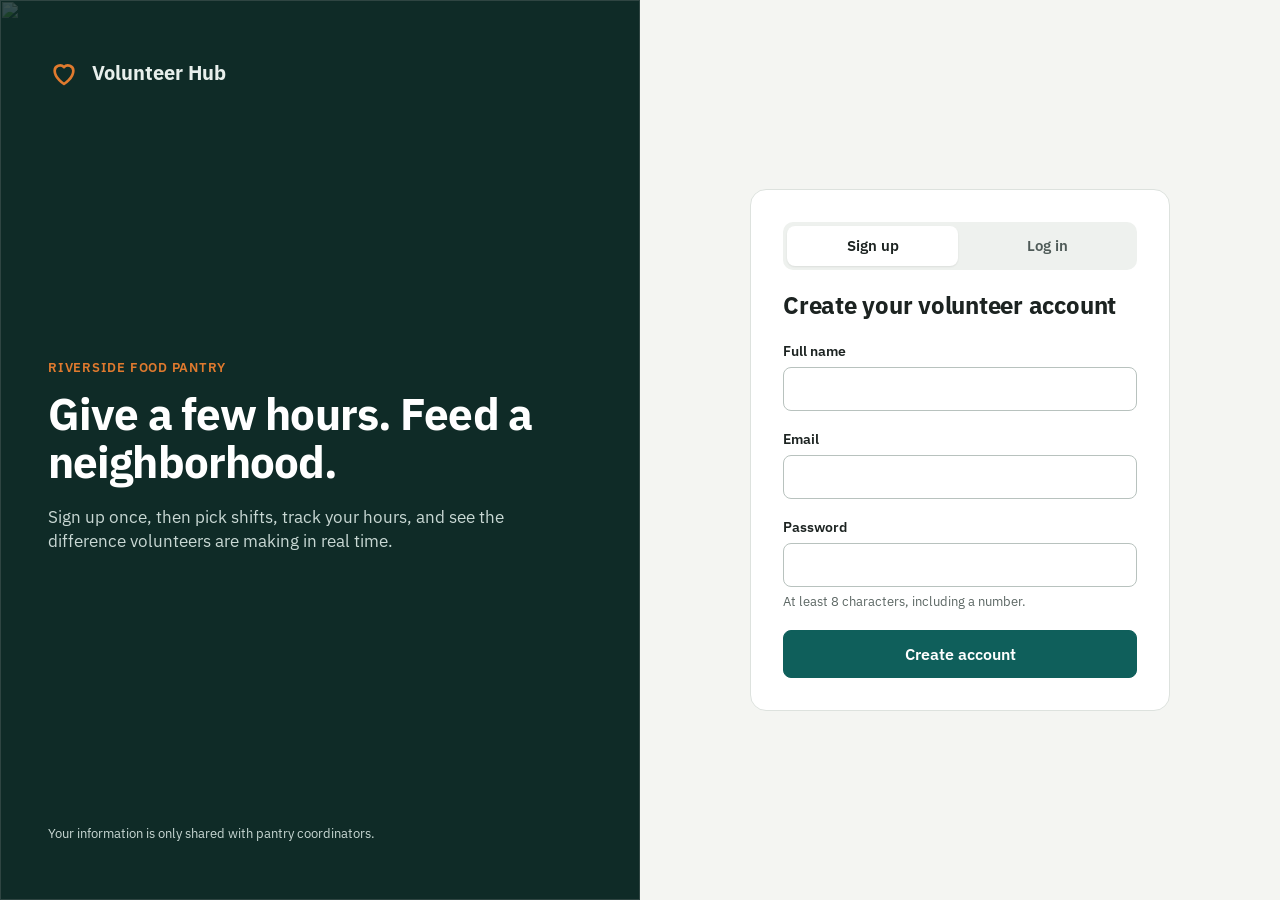
==== index.html @ dbaeeb51 "Add files via upload" ====
<!doctype html>
<html lang="en">
<head>
<meta charset="utf-8">
<meta name="viewport" content="width=device-width, initial-scale=1">
<title>Volunteer Hub · Riverside Food Pantry</title>
<meta name="description" content="Volunteer sign-up, event map, hour logging and reports for the Riverside Food Pantry.">
<link rel="preconnect" href="https://fonts.googleapis.com">
<link rel="preconnect" href="https://fonts.gstatic.com" crossorigin>
<link href="https://fonts.googleapis.com/css2?family=IBM+Plex+Sans:wght@400;500;600;700&family=IBM+Plex+Mono:wght@500;600&display=swap" rel="stylesheet">
<style>
:root {
  --ink: #1C2321;
  --muted: #4F5B58;
  --muted-2: #5B6663;
  --bg: #F4F5F2;
  --card: #FFFFFF;
  --line: #DDE2DE;
  --line-soft: #EEF1EE;
  --field: #B8C2BE;
  --brand: #0F5F5B;
  --brand-dark: #0A4441;
  --brand-tint: #E6F2EF;
  --night: #13302E;
  --night-2: #24413E;
  --night-line: #2A4A47;
  --night-text: #C9D8D4;
  --accent: #E07A2E;
  --accent-dark: #A3470F;
  --error: #B42318;
  --water: #C4DDE6;
  --mono: 'IBM Plex Mono', ui-monospace, monospace;
  --base: 15px;
}
* { box-sizing: border-box; }
html, body { margin: 0; }
body {
  font-family: 'IBM Plex Sans', system-ui, sans-serif;
  font-size: var(--base);
  color: var(--ink);
  background: var(--bg);
  line-height: 1.45;
}
button, input, select { font-family: inherit; font-size: inherit; }
button { cursor: pointer; }
a { color: var(--brand); }
:focus-visible { outline: 3px solid var(--accent); outline-offset: 2px; }
.sr-only { position: absolute; width: 1px; height: 1px; padding: 0; margin: -1px; overflow: hidden; clip: rect(0 0 0 0); white-space: nowrap; border: 0; }
[hidden] { display: none !important; }
h1, h2, h3 { margin: 0; letter-spacing: -0.01em; }
p { margin: 0; }
.mono { font-family: var(--mono); }

/* ---------- Buttons & fields ---------- */
.btn {
  min-height: 44px; padding: 0 18px; border-radius: 8px; font-weight: 600;
  border: 1px solid var(--brand); background: var(--brand); color: #fff;
}
.btn:hover { background: var(--brand-dark); }
.btn-secondary { background: #fff; color: var(--brand); border-color: var(--field); }
.btn-secondary:hover { background: var(--brand-tint); }
.btn-joined { background: var(--brand-tint); color: var(--brand-dark); }
.btn-joined:hover { background: #d5eae4; }
.field { display: flex; flex-direction: column; gap: 6px; }
.field label { font-weight: 600; font-size: 14px; }
.field input, .field select, .search {
  min-height: 44px; padding: 0 12px; border: 1px solid var(--field); border-radius: 8px; background: #fff; width: 100%;
}
.field input[aria-invalid="true"] { border: 2px solid var(--error); }
.hint { color: var(--muted-2); font-size: 13px; }
.error { color: var(--error); font-size: 13px; }
.pill {
  min-height: 40px; padding: 0 14px; border-radius: 999px; font-size: 14px; font-weight: 600;
  border: 1px solid var(--field); background: #fff; color: var(--ink);
}
.pill[aria-pressed="true"] { background: var(--brand); border-color: var(--brand); color: #fff; }
.badge { display: inline-block; font-size: 12px; font-weight: 600; padding: 4px 10px; border-radius: 999px; }
.badge-ok { background: var(--brand-tint); color: var(--brand-dark); }
.badge-warn { background: #FFF1E3; color: #8A3A0C; }
.card { background: var(--card); border: 1px solid var(--line); border-radius: 12px; }

/* ---------- Auth screen ---------- */
.auth { display: flex; flex-wrap: wrap; min-height: 100vh; }
.auth-hero {
  flex: 1 1 420px; position: relative; overflow: hidden; color: #E8EFEC; background: var(--night);
  padding: 56px 48px; display: flex; flex-direction: column; justify-content: space-between; gap: 40px;
}
.photo-bg { position: absolute; inset: 0; width: 100%; height: 100%; object-fit: cover; object-position: 50% 40%; }
.photo-tint { position: absolute; inset: 0; background: rgba(15, 42, 38, 0.82); }
.above { position: relative; }
.brand { display: flex; align-items: center; gap: 12px; font-weight: 700; font-size: 20px; }
.eyebrow { color: var(--accent); font-weight: 600; letter-spacing: 0.06em; text-transform: uppercase; font-size: 13px; margin-bottom: 12px; }
.auth-hero h1 { font-size: clamp(32px, 4vw, 44px); line-height: 1.1; color: #fff; letter-spacing: -0.02em; }
.auth-hero .lede { margin-top: 18px; color: var(--night-text); font-size: 17px; max-width: 460px; }
.auth-panel { flex: 1 1 420px; display: flex; align-items: center; justify-content: center; padding: 48px 24px; }
.auth-form {
  width: 100%; max-width: 420px; background: #fff; border: 1px solid var(--line); border-radius: 16px;
  padding: 32px; display: flex; flex-direction: column; gap: 18px;
}
.tabs { display: grid; grid-template-columns: 1fr 1fr; gap: 4px; background: var(--line-soft); padding: 4px; border-radius: 10px; }
.tabs button { min-height: 40px; border: 0; border-radius: 8px; font-weight: 600; background: transparent; color: var(--muted); }
.tabs button[aria-selected="true"] { background: #fff; color: var(--ink); box-shadow: 0 1px 2px rgba(0,0,0,.08); }

/* ---------- App shell ---------- */
.app { display: flex; flex-wrap: wrap; min-height: 100vh; }
.sidebar {
  flex: 1 1 220px; max-width: 260px; min-width: 200px; background: var(--night); color: #E8EFEC;
  padding: 24px 16px; display: flex; flex-direction: column; gap: 6px;
}
.sidebar .brand { font-size: 18px; padding: 0 8px 20px; }
.sidebar .brand small { display: block; font-size: 12px; font-weight: 400; color: #A9C2BD; }
.nav-btn {
  text-align: left; border: 0; border-radius: 8px; padding: 0 12px; min-height: 44px; font-weight: 500;
  background: transparent; color: var(--night-text);
}
.nav-btn:hover { background: #1B3D3A; }
.nav-btn[aria-current="page"] { background: var(--night-2); color: #fff; box-shadow: inset 3px 0 0 var(--accent); }
.sidebar-foot { margin-top: auto; padding: 12px 8px 0; border-top: 1px solid var(--night-line); display: flex; flex-direction: column; gap: 8px; font-size: 13px; color: #A9C2BD; }
.sidebar-foot strong { color: #fff; }
.logout { align-self: flex-start; background: transparent; color: #E8EFEC; border: 1px solid var(--night-line); border-radius: 8px; padding: 0 12px; min-height: 40px; }
main { flex: 999 1 560px; min-width: 0; padding: 36px 40px 48px; }
.view { display: flex; flex-direction: column; gap: 24px; }
.page-head { display: flex; flex-wrap: wrap; justify-content: space-between; align-items: flex-end; gap: 12px; }
.page-head h1 { font-size: 28px; letter-spacing: -0.02em; }
.page-head p { margin-top: 4px; color: var(--muted); }

/* ---------- Home ---------- */
.home { max-width: 1040px; width: 100%; margin: 0 auto; gap: 32px; }
.welcome { text-align: center; color: #3E4A47; font-size: 18px; }
.live {
  position: relative; overflow: hidden; border-radius: 20px; background: var(--night); color: #E8EFEC;
  padding: 52px 32px 32px; text-align: center;
}
.live .photo-tint { background: rgba(15, 42, 38, 0.86); }
.live-head { display: flex; align-items: center; justify-content: center; gap: 10px; }
.live-head h2 { font-size: 14px; font-weight: 600; letter-spacing: 0.08em; text-transform: uppercase; color: #F2B98A; }
.dot { width: 10px; height: 10px; border-radius: 50%; background: var(--accent); animation: livepulse 1.8s infinite; }
.live-total { font-family: var(--mono); font-weight: 600; font-size: clamp(64px, 11vw, 128px); line-height: 1; color: #fff; letter-spacing: -0.03em; margin: 12px 0; }
.live-total span { display: inline-block; }
.live-total .bump { animation: bump 0.4s ease-out; }
.live-sub { color: var(--night-text); }
.past-grid { position: relative; margin-top: 32px; display: grid; grid-template-columns: repeat(auto-fit, minmax(190px, 1fr)); gap: 12px; text-align: left; }
.past-tile { background: rgba(255,255,255,.07); border-radius: 10px; padding: 12px 14px; display: flex; flex-direction: column; gap: 6px; }
.past-tile .name { font-size: 13px; color: var(--night-text); }
.past-tile .count { font-family: var(--mono); font-size: 20px; color: #fff; }
.bar-track { height: 5px; background: var(--night-2); border-radius: 3px; overflow: hidden; }
.bar-fill { height: 100%; background: var(--accent); border-radius: 3px; transition: width .4s; }
.section-title { font-size: 22px; }
.events-grid { display: grid; grid-template-columns: repeat(auto-fit, minmax(230px, 1fr)); gap: 16px; }
.event {
  background: #fff; border: 1px solid var(--line); border-radius: 14px; padding: 18px;
  display: flex; flex-direction: column; gap: 10px; transition: box-shadow .2s;
}
.event.selected { box-shadow: 0 0 0 2px var(--brand); }
.event-top { display: flex; align-items: center; gap: 10px; }
.num { width: 26px; height: 26px; border-radius: 50%; background: var(--night); color: #fff; font-size: 13px; font-weight: 700; display: inline-flex; align-items: center; justify-content: center; flex: none; }
.event-date { font-size: 13px; font-weight: 600; color: var(--accent-dark); }
.event h3 { font-size: 18px; }
.event-meta { display: flex; flex-direction: column; gap: 2px; font-size: 14px; color: var(--muted); }
.event-meta .where { font-weight: 600; color: var(--ink); }
.event-actions { margin-top: auto; display: flex; flex-wrap: wrap; gap: 8px; }
.event-actions .btn { flex: 1 1 100px; font-size: 14px; padding: 0 10px; }
.map-card { padding: 20px; border-radius: 16px; display: flex; flex-direction: column; gap: 14px; }
.map { position: relative; width: 100%; aspect-ratio: 800 / 520; border-radius: 12px; overflow: hidden; background: #EEF3EF; }
.map svg { position: absolute; inset: 0; width: 100%; height: 100%; font-family: 'IBM Plex Sans', sans-serif; }
.pin {
  position: absolute; transform: translate(-50%, -50%); border-radius: 50%; font-weight: 700;
  display: flex; align-items: center; justify-content: center; border: 3px solid #fff;
  box-shadow: 0 2px 6px rgba(0,0,0,.3); transition: all .2s;
  width: 36px; height: 36px; font-size: 15px; background: var(--night); color: #fff; z-index: 1;
}
.pin[aria-pressed="true"] { width: 46px; height: 46px; font-size: 18px; background: var(--accent); z-index: 2; }
.map-detail { display: flex; flex-wrap: wrap; align-items: center; gap: 12px; background: #F2F7F4; border-radius: 10px; padding: 12px 14px; }
.map-detail .num { width: 30px; height: 30px; background: var(--accent); }
.map-detail .grow { flex: 1 1 260px; min-width: 0; }
.map-detail .sub { font-size: 14px; color: var(--muted); }

/* ---------- Tables, forms, reports, help ---------- */
.toolbar { display: flex; flex-wrap: wrap; gap: 8px; align-items: center; }
.toolbar .search { flex: 1 1 220px; width: auto; }
.table-wrap { overflow-x: auto; }
table { width: 100%; border-collapse: collapse; min-width: 640px; font-size: 14px; }
th { text-align: left; color: var(--muted); font-size: 12px; text-transform: uppercase; letter-spacing: 0.04em; padding: 12px 16px; border-bottom: 1px solid var(--line); }
td { padding: 12px 16px; border-bottom: 1px solid var(--line-soft); }
td.name { font-weight: 600; }
td.dim { color: var(--muted); }
.num-col { text-align: right; font-family: var(--mono); }
.empty { padding: 24px; color: var(--muted); }
.log-form { max-width: 560px; padding: 24px; display: flex; flex-direction: column; gap: 16px; }
.two-col { display: grid; grid-template-columns: repeat(2, minmax(0, 1fr)); gap: 12px; }
.notice { padding: 10px 12px; border-radius: 8px; font-size: 14px; background: #FFF4E5; color: #7A3E0A; }
.subs { display: flex; flex-direction: column; gap: 8px; border-top: 1px solid var(--line-soft); padding-top: 14px; }
.sub-row { display: flex; flex-wrap: wrap; justify-content: space-between; align-items: center; gap: 8px; font-size: 14px; }
.filters { display: flex; flex-wrap: wrap; gap: 20px; padding: 16px; }
.filter-group { display: flex; flex-direction: column; gap: 6px; }
.filter-group > span { font-size: 13px; font-weight: 600; }
.chart { padding: 20px; }
.chart h2 { font-size: 17px; margin-bottom: 16px; }
.chart-row { display: grid; grid-template-columns: minmax(120px, 180px) minmax(0, 1fr) 64px; gap: 12px; align-items: center; margin-bottom: 12px; }
.chart-track { height: 22px; background: var(--line-soft); border-radius: 4px; overflow: hidden; }
.chart-fill { height: 100%; background: var(--brand); border-radius: 4px; transition: width .3s; }
.insight { margin-top: 18px; padding: 12px; background: #F7F8F6; border-radius: 8px; font-size: 14px; color: var(--muted); }
.insight strong { color: var(--ink); }
.faq-list { display: flex; flex-direction: column; gap: 10px; max-width: 760px; }
.faq button { width: 100%; text-align: left; background: transparent; border: 0; padding: 14px 16px; font-weight: 600; min-height: 44px; }
.faq p { padding: 0 16px 14px; color: var(--muted); font-size: 14px; }

@keyframes livepulse { 0% { box-shadow: 0 0 0 0 rgba(224,122,46,.55); } 70% { box-shadow: 0 0 0 10px rgba(224,122,46,0); } 100% { box-shadow: 0 0 0 0 rgba(224,122,46,0); } }
@keyframes bump { 0% { transform: translateY(6px); opacity: .3; } 100% { transform: none; opacity: 1; } }
@media (prefers-reduced-motion: reduce) { *, *::before, *::after { animation: none !important; transition: none !important; } }
@media (max-width: 720px) {
  .sidebar { max-width: none; flex-basis: 100%; }
  main { padding: 24px 16px 40px; }
  .auth-hero { padding: 40px 24px; }
  .auth-form { padding: 24px; }
  .two-col { grid-template-columns: 1fr; }
}
</style>
</head>
<body>

<!-- ================= SIGN UP / LOG IN ================= -->
<div id="auth" class="auth">
  <section class="auth-hero">
    <img class="photo-bg" src="assets/volunteers.webp" alt="" aria-hidden="true">
    <div class="photo-tint" aria-hidden="true"></div>
    <div class="above brand">
      <svg width="32" height="32" viewBox="0 0 24 24" fill="none" stroke="#E07A2E" stroke-width="2" stroke-linecap="round" stroke-linejoin="round" aria-hidden="true"><path d="M12 21s-7-4.5-7-10a4 4 0 0 1 7-2.6A4 4 0 0 1 19 11c0 5.5-7 10-7 10z"/></svg>
      Volunteer Hub
    </div>
    <div class="above">
      <p class="eyebrow">Riverside Food Pantry</p>
      <h1>Give a few hours. Feed a neighborhood.</h1>
      <p class="lede">Sign up once, then pick shifts, track your hours, and see the difference volunteers are making in real time.</p>
    </div>
    <p class="above hint" style="color: var(--night-text)">Your information is only shared with pantry coordinators.</p>
  </section>

  <section class="auth-panel">
    <form id="auth-form" class="auth-form" novalidate aria-labelledby="auth-title">
      <div class="tabs" role="tablist" aria-label="Account">
        <button type="button" role="tab" id="tab-signup" aria-selected="true">Sign up</button>
        <button type="button" role="tab" id="tab-login" aria-selected="false">Log in</button>
      </div>
      <h2 id="auth-title" style="font-size: 24px">Create your volunteer account</h2>

      <div class="field" id="name-field">
        <label for="a-name">Full name</label>
        <input id="a-name" autocomplete="name">
        <p class="error" id="err-name" role="alert" hidden></p>
      </div>
      <div class="field">
        <label for="a-email">Email</label>
        <input id="a-email" type="email" autocomplete="email">
        <p class="error" id="err-email" role="alert" hidden></p>
      </div>
      <div class="field">
        <label for="a-pass">Password</label>
        <input id="a-pass" type="password" autocomplete="new-password" aria-describedby="pass-hint">
        <p class="hint" id="pass-hint">At least 8 characters, including a number.</p>
        <p class="error" id="err-pass" role="alert" hidden></p>
      </div>
      <button type="submit" class="btn" id="auth-submit" style="min-height: 48px; font-size: 16px">Create account</button>
      <p class="hint" id="login-hint" style="text-align: center" hidden>Demo: any valid email and password works.</p>
    </form>
  </section>
</div>

<!-- ================= SIGNED-IN APP ================= -->
<div id="app" class="app" hidden>
  <nav class="sidebar" aria-label="Main">
    <div class="brand">
      <svg width="28" height="28" viewBox="0 0 24 24" fill="none" stroke="#E07A2E" stroke-width="2" stroke-linecap="round" stroke-linejoin="round" aria-hidden="true"><path d="M12 21s-7-4.5-7-10a4 4 0 0 1 7-2.6A4 4 0 0 1 19 11c0 5.5-7 10-7 10z"/></svg>
      <div>Volunteer Hub<small>Riverside Food Pantry</small></div>
    </div>
    <button class="nav-btn" data-tab="home">Home</button>
    <button class="nav-btn" data-tab="volunteers">Volunteers</button>
    <button class="nav-btn" data-tab="log">Log hours</button>
    <button class="nav-btn" data-tab="reports">Reports</button>
    <button class="nav-btn" data-tab="help">Help &amp; Q&amp;A</button>
    <div class="sidebar-foot">
      <span>Signed in as <strong id="user-name"></strong></span>
      <button class="logout" id="logout">Log out</button>
    </div>
  </nav>

  <main>
    <!-- HOME -->
    <section class="view home" data-view="home">
      <p class="welcome">Welcome, <strong id="first-name"></strong>, to the Riverside Food Pantry</p>

      <section class="live" aria-labelledby="live-h">
        <img class="photo-bg" src="assets/volunteers.webp" alt="" aria-hidden="true">
        <div class="photo-tint" aria-hidden="true"></div>
        <div class="above">
          <div class="live-head">
            <span class="dot" aria-hidden="true"></span>
            <h2 id="live-h">Live · Volunteers across all past events</h2>
          </div>
          <div class="live-total" aria-live="polite" aria-atomic="true"><span id="live-total">0</span></div>
          <p class="live-sub">+<span id="gained">0</span> since you opened this page · updates automatically</p>
        </div>
        <div class="past-grid" id="past-grid"></div>
      </section>

      <section aria-labelledby="up-h" style="display: flex; flex-direction: column; gap: 14px">
        <h2 id="up-h" class="section-title">Upcoming events</h2>
        <div class="events-grid" id="events"></div>
      </section>

      <section id="event-map" class="card map-card" aria-labelledby="map-h">
        <div class="page-head" style="align-items: baseline">
          <h2 id="map-h" class="section-title">Event map · Jacksonville, FL</h2>
          <p class="hint">Tap a numbered pin to see the event.</p>
        </div>
        <div class="map">
          <svg viewBox="0 0 800 520" role="img" aria-label="Simplified map of Jacksonville showing the St. Johns River, major highways, and the event locations">
            <ellipse cx="600" cy="38" rx="110" ry="34" fill="#D6E8DC"/>
            <ellipse cx="722" cy="140" rx="11" ry="26" fill="#D6E8DC"/>
            <ellipse cx="216" cy="240" rx="16" ry="11" fill="#C8E0D0"/>
            <ellipse cx="90" cy="420" rx="70" ry="40" fill="#E2EDE5"/>
            <path d="M728 0 L734 100 L742 180 L752 280 L764 380 L778 520 L800 520 L800 0 Z" fill="#C4DDE6"/>
            <path d="M214 520 C216 470 222 440 228 410 C236 370 244 340 238 300" fill="none" stroke="#C4DDE6" stroke-width="30" stroke-linecap="round"/>
            <path d="M214 520 C216 470 222 440 228 410 C236 370 244 340 238 300 C234 270 236 248 250 234 C270 214 310 222 340 205 C372 186 400 120 450 100 C500 82 560 96 620 96 C670 96 700 98 740 96" fill="none" stroke="#C4DDE6" stroke-width="15" stroke-linecap="round"/>
            <path d="M120 300 C110 180 200 80 330 60 C460 40 560 80 590 140 C620 220 600 330 520 400 C440 470 300 480 220 440 C150 400 125 360 120 300 Z" fill="none" stroke="#F2D3B3" stroke-width="5"/>
            <path d="M254 0 L256 120 L258 210 L300 330 L360 430 L420 520" fill="none" stroke="#FFFFFF" stroke-width="6"/>
            <path d="M0 255 L120 245 L256 214" fill="none" stroke="#FFFFFF" stroke-width="6"/>
            <path d="M330 268 L750 282" fill="none" stroke="#FFFFFF" stroke-width="4"/>
            <text x="520" y="80" font-size="13" font-style="italic" fill="#4C7A8C">St. Johns River</text>
            <text x="196" y="380" font-size="12" font-style="italic" fill="#4C7A8C" transform="rotate(-80 196 380)">St. Johns River</text>
            <text x="788" y="240" font-size="13" font-style="italic" fill="#4C7A8C" transform="rotate(84 788 240)">Atlantic Ocean</text>
            <text x="286" y="192" font-size="12" font-weight="600" letter-spacing="1.5" fill="#5B6663">DOWNTOWN</text>
            <text x="128" y="262" font-size="12" font-weight="600" letter-spacing="1.5" fill="#5B6663">RIVERSIDE</text>
            <text x="420" y="214" font-size="12" font-weight="600" letter-spacing="1.5" fill="#5B6663">ARLINGTON</text>
            <text x="290" y="500" font-size="12" font-weight="600" letter-spacing="1.5" fill="#5B6663">MANDARIN</text>
            <text x="726" y="318" font-size="12" font-weight="600" letter-spacing="1.5" fill="#5B6663" text-anchor="end">JAX BEACH</text>
            <text x="262" y="36" font-size="11" font-weight="700" fill="#8A9591">I-95</text>
            <text x="30" y="242" font-size="11" font-weight="700" fill="#8A9591">I-10</text>
            <text x="560" y="300" font-size="11" font-weight="700" fill="#C08A5A">I-295</text>
            <text x="560" y="268" font-size="11" font-weight="600" fill="#8A9591">Beach Blvd</text>
          </svg>
          <div id="pins"></div>
        </div>
        <div class="map-detail" id="map-detail" aria-live="polite"></div>
        <p class="hint" style="font-size: 12px">Simplified illustration, not to scale.</p>
      </section>
    </section>

    <!-- VOLUNTEERS -->
    <section class="view" data-view="volunteers" hidden>
      <div class="page-head">
        <div>
          <h1>Volunteers</h1>
          <p><span id="vol-count">0</span> shown · filter by skill or search by name</p>
        </div>
      </div>
      <div class="toolbar">
        <label for="vsearch" class="sr-only">Search volunteers</label>
        <input id="vsearch" class="search" type="search" placeholder="Search by name…">
        <div id="skill-chips" class="toolbar"></div>
      </div>
      <div class="card table-wrap">
        <table>
          <thead>
            <tr>
              <th scope="col">Name</th>
              <th scope="col">Skills</th>
              <th scope="col">Availability</th>
              <th scope="col" style="text-align: right">Hours (YTD)</th>
              <th scope="col">Status</th>
            </tr>
          </thead>
          <tbody id="vol-rows"></tbody>
        </table>
        <p class="empty" id="vol-empty" hidden>No volunteers match. Try clearing the skill filter.</p>
      </div>
    </section>

    <!-- LOG HOURS -->
    <section class="view" data-view="log" hidden>
      <form id="log-form" class="card log-form" novalidate aria-labelledby="log-h">
        <div>
          <h1 id="log-h" style="font-size: 26px; letter-spacing: -0.02em">Log service hours</h1>
          <p class="hint" style="margin-top: 4px; font-size: 14px">Checked for format and meaning before it's sent for review.</p>
        </div>
        <div class="field">
          <label for="f-opp">Event</label>
          <select id="f-opp"></select>
          <p class="error" id="err-opp" role="alert" hidden></p>
        </div>
        <div class="two-col">
          <div class="field">
            <label for="f-date">Date (MM/DD/YYYY)</label>
            <input id="f-date" inputmode="numeric" placeholder="10/11/2026">
            <p class="error" id="err-date" role="alert" hidden></p>
          </div>
          <div class="field">
            <label for="f-hrs">Hours</label>
            <input id="f-hrs" inputmode="decimal" placeholder="2.5">
            <p class="error" id="err-hours" role="alert" hidden></p>
          </div>
        </div>
        <button type="submit" class="btn">Submit for approval</button>
        <p class="hint">A coordinator checks every entry against the event's sign-in sheet before hours count toward your total.</p>
        <p class="notice" id="log-notice" role="status" hidden></p>
        <div class="subs" id="subs" hidden>
          <h2 style="font-size: 15px">Your submissions</h2>
          <div id="sub-rows" style="display: flex; flex-direction: column; gap: 8px"></div>
        </div>
      </form>
    </section>

    <!-- REPORTS -->
    <section class="view" data-view="reports" hidden>
      <div class="page-head">
        <div>
          <h1>Reports</h1>
          <p>Build a report, then export it.</p>
        </div>
        <div class="toolbar">
          <button class="btn btn-secondary" id="export-csv">Export CSV</button>
          <button class="btn btn-secondary" id="print-report">Print PDF</button>
        </div>
      </div>
      <div class="card filters">
        <div class="filter-group"><span>Group by</span><div class="toolbar" id="group-chips"></div></div>
        <div class="filter-group"><span>Metric</span><div class="toolbar" id="metric-chips"></div></div>
      </div>
      <section class="card chart" aria-labelledby="chart-title">
        <h2 id="chart-title"></h2>
        <div id="chart"></div>
        <p class="insight"><strong>Insight:</strong> <span id="insight"></span></p>
      </section>
    </section>

    <!-- HELP -->
    <section class="view" data-view="help" hidden>
      <div class="page-head">
        <div>
          <h1>Help &amp; Q&amp;A</h1>
          <p>Ask a question in plain words, or pick a common one.</p>
        </div>
      </div>
      <label for="ask" class="sr-only">Ask a question</label>
      <input id="ask" class="search" placeholder="e.g. how do I export hours?" style="max-width: 760px">
      <div class="faq-list" id="faqs"></div>
    </section>
  </main>
</div>

<script>
(() => {
  'use strict';

  /* ---------------- Sample data ---------------- */
  const PAST_EVENTS = [
    { name: 'Holiday Coat Drive', count: 412 },
    { name: 'Summer Lunch Program', count: 538 },
    { name: 'Spring Food Sort', count: 296 },
    { name: 'Back-to-School Packs', count: 221 }
  ];

  // x/y are positions on the 800x520 map drawing.
  const EVENTS = [
    { name: 'Saturday Food Sort', date: 'Sat, Oct 17', time: '9:00 AM – 12:00 PM', where: 'Memorial Park', addr: '1620 Riverside Ave, Riverside', spots: 5, x: 216, y: 240 },
    { name: 'Senior Grocery Delivery', date: 'Sun, Oct 18', time: '1:00 – 4:00 PM', where: 'Mandarin Senior Center', addr: '3848 Hartley Rd, Mandarin', spots: 1, x: 314, y: 462 },
    { name: 'Youth Tutoring', date: 'Tue, Oct 20', time: '4:00 – 6:00 PM', where: 'Main Library, Downtown', addr: '303 N Laura St, Downtown', spots: 4, x: 258, y: 210 },
    { name: 'Beach Food Drive', date: 'Sat, Oct 24', time: '8:00 – 11:00 AM', where: 'Jacksonville Beach Pier', addr: '503 1st St N, Jacksonville Beach', spots: 8, x: 744, y: 280 }
  ];

  const VOLUNTEERS = [
    { name: 'Maya Okafor', skills: ['Driving', 'Spanish'], avail: 'Weekends', hours: 64, status: 'Active' },
    { name: 'Daniel Reyes', skills: ['Lifting', 'Driving'], avail: 'Sat AM', hours: 41, status: 'Active' },
    { name: 'Priya Shah', skills: ['Tutoring', 'Spanish'], avail: 'Weekdays PM', hours: 38, status: 'Active' },
    { name: 'Tom Becker', skills: ['Lifting'], avail: 'Flexible', hours: 22, status: 'Onboarding' },
    { name: 'Aisha Grant', skills: ['Tutoring'], avail: 'Tue/Thu', hours: 17, status: 'Active' }
  ];
  const SKILLS = ['All', 'Driving', 'Lifting', 'Tutoring', 'Spanish'];

  // [label, hours, distinct volunteers]
  const REPORT = {
    Event: [['Saturday Food Sort', 142, 18], ['Senior Grocery Delivery', 96, 9], ['Youth Tutoring', 71, 6], ['Holiday Coat Drive', 33, 11]],
    Month: [['July', 88, 21], ['August', 104, 24], ['September', 117, 27], ['October (so far)', 33, 15]],
    Skill: [['Lifting', 121, 12], ['Driving', 109, 10], ['Tutoring', 71, 6], ['Spanish', 41, 8]]
  };

  const FAQ = [
    ['How do I sign up for an event?', 'On Home, press Sign up on any upcoming event card. Press it again to cancel.'],
    ['How do I log my hours?', 'Open Log hours, pick an event you joined, enter the date and hours, then press Submit for approval.'],
    ['What is the live counter on Home?', 'It totals every volunteer who has served at past pantry events, and it updates as new check-ins come in.'],
    ['How do I export hours for a grant report?', 'Open Reports, choose Group by and Metric, then Export CSV or Print PDF.'],
    ['Why are my hours "Pending approval"?', 'A coordinator confirms each entry against the event sign-in sheet so totals stay accurate.']
  ];

  const TICK_MS = 3000;

  /* ---------------- Saved state (browser only) ---------------- */
  const store = {
    get(key, fallback) {
      try { const v = localStorage.getItem('vh_' + key); return v ? JSON.parse(v) : fallback; } catch (e) { return fallback; }
    },
    set(key, value) {
      try { localStorage.setItem('vh_' + key, JSON.stringify(value)); } catch (e) { /* storage unavailable */ }
    },
    remove(key) {
      try { localStorage.removeItem('vh_' + key); } catch (e) { /* storage unavailable */ }
    }
  };

  const state = {
    mode: 'signup',
    user: store.get('user', null),
    tab: 'home',
    joined: store.get('joined', {}),
    subs: store.get('subs', []),
    selected: EVENTS[0].name,
    live: PAST_EVENTS.reduce((t, e) => t + e.count, 0),
    gained: 0,
    bumps: PAST_EVENTS.map(() => 0),
    skill: 'All',
    group: 'Event',
    metric: 'Hours',
    openFaq: 0
  };

  /* ---------------- Helpers ---------------- */
  const $ = (sel) => document.querySelector(sel);
  const $$ = (sel) => Array.from(document.querySelectorAll(sel));
  const esc = (s) => String(s).replace(/[&<>"']/g, (c) => ({ '&': '&amp;', '<': '&lt;', '>': '&gt;', '"': '&quot;', "'": '&#39;' }[c]));

  function showError(id, message) {
    const el = document.getElementById('err-' + id);
    const input = { name: '#a-name', email: '#a-email', pass: '#a-pass', date: '#f-date', hours: '#f-hrs', opp: '#f-opp' }[id];
    el.textContent = message || '';
    el.hidden = !message;
    if (input) $(input).setAttribute('aria-invalid', message ? 'true' : 'false');
  }

  /* ---------------- Auth ---------------- */
  function setMode(mode) {
    state.mode = mode;
    const signup = mode === 'signup';
    $('#tab-signup').setAttribute('aria-selected', String(signup));
    $('#tab-login').setAttribute('aria-selected', String(!signup));
    $('#name-field').hidden = !signup;
    $('#auth-title').textContent = signup ? 'Create your volunteer account' : 'Welcome back';
    $('#auth-submit').textContent = signup ? 'Create account' : 'Log in';
    $('#login-hint').hidden = signup;
    $('#a-pass').setAttribute('autocomplete', signup ? 'new-password' : 'current-password');
    ['name', 'email', 'pass'].forEach((k) => showError(k, ''));
  }

  function validateAuth(name, email, pass, mode) {
    const err = {};
    if (mode === 'signup') {
      if (!name) err.name = 'Enter your name so we know who’s helping.';
      else if (!/^[A-Za-zÀ-ɏ' .-]{2,60}$/.test(name)) err.name = 'Use letters only (2–60 characters).';
    }
    if (!/^[^\s@]+@[^\s@]+\.[^\s@]{2,}$/.test(email)) err.email = 'Enter an email like name@example.com.';
    if (mode === 'signup') {
      if (pass.length < 8) err.pass = 'Password needs at least 8 characters.';
      else if (!/\d/.test(pass)) err.pass = 'Add at least one number to your password.';
    } else if (!pass) {
      err.pass = 'Enter your password.';
    }
    return err;
  }

  function handleAuth(e) {
    e.preventDefault();
    const name = $('#a-name').value.trim();
    const email = $('#a-email').value.trim();
    const pass = $('#a-pass').value;
    const err = validateAuth(name, email, pass, state.mode);
    ['name', 'email', 'pass'].forEach((k) => showError(k, err[k]));
    const firstBad = ['name', 'email', 'pass'].find((k) => err[k]);
    if (firstBad) { $({ name: '#a-name', email: '#a-email', pass: '#a-pass' }[firstBad]).focus(); return; }

    const displayName = state.mode === 'signup'
      ? name
      : email.split('@')[0].replace(/[._-]+/g, ' ').replace(/\b\w/g, (c) => c.toUpperCase());
    // Demo only: a real app would send credentials to a server and never store passwords in the browser.
    state.user = displayName;
    store.set('user', displayName);
    $('#auth-form').reset();
    enterApp();
  }

  function enterApp() {
    $('#auth').hidden = true;
    $('#app').hidden = false;
    $('#user-name').textContent = state.user;
    $('#first-name').textContent = state.user.split(' ')[0];
    state.gained = 0;
    $('#gained').textContent = '0';
    setTab('home');
    startTicker();
  }

  function logout() {
    store.remove('user');
    state.user = null;
    stopTicker();
    $('#app').hidden = true;
    $('#auth').hidden = false;
    setMode('login');
    $('#a-email').focus();
  }

  /* ---------------- Navigation ---------------- */
  function setTab(tab) {
    state.tab = tab;
    $$('.nav-btn').forEach((b) => {
      if (b.dataset.tab === tab) b.setAttribute('aria-current', 'page');
      else b.removeAttribute('aria-current');
    });
    $$('.view').forEach((v) => { v.hidden = v.dataset.view !== tab; });
    if (tab === 'home') renderHome();
    if (tab === 'volunteers') renderVolunteers();
    if (tab === 'log') renderLog();
    if (tab === 'reports') renderReport();
    if (tab === 'help') renderFaq();
  }

  /* ---------------- Home: live counter ---------------- */
  let timer = null;
  function startTicker() {
    stopTicker();
    timer = setInterval(() => {
      const add = Math.random() < 0.75 ? 1 : 2;
      const i = Math.floor(Math.random() * PAST_EVENTS.length);
      state.bumps[i] += add;
      state.live += add;
      state.gained += add;
      renderCounter(true);
    }, TICK_MS);
  }
  function stopTicker() { if (timer) clearInterval(timer); timer = null; }

  function renderCounter(animate) {
    const el = $('#live-total');
    el.textContent = state.live.toLocaleString('en-US');
    if (animate) { el.classList.remove('bump'); void el.offsetWidth; el.classList.add('bump'); }
    $('#gained').textContent = state.gained;
    const counts = PAST_EVENTS.map((e, i) => e.count + state.bumps[i]);
    const max = Math.max(...counts);
    $('#past-grid').innerHTML = PAST_EVENTS.map((e, i) => `
      <div class="past-tile">
        <span class="name">${esc(e.name)}</span>
        <span class="count">${counts[i]}</span>
        <div class="bar-track"><div class="bar-fill" style="width: ${Math.round(counts[i] / max * 100)}%"></div></div>
      </div>`).join('');
  }

  /* ---------------- Home: events + map ---------------- */
  function spotsLeft(ev) {
    const n = ev.spots - (state.joined[ev.name] ? 1 : 0);
    return n <= 0 ? 'Full' : n + (n === 1 ? ' spot left' : ' spots left');
  }

  function joinButton(ev) {
    const on = !!state.joined[ev.name];
    return `<button class="btn ${on ? 'btn-joined' : ''}" data-join="${esc(ev.name)}" aria-pressed="${on}">${on ? 'Signed up ✓' : 'Sign up'}</button>`;
  }

  function renderHome() {
    renderCounter(false);

    $('#events').innerHTML = EVENTS.map((ev, i) => `
      <article class="event ${ev.name === state.selected ? 'selected' : ''}">
        <div class="event-top"><span class="num" aria-hidden="true">${i + 1}</span><span class="event-date">${esc(ev.date)}</span></div>
        <h3>${esc(ev.name)}</h3>
        <div class="event-meta">
          <span>${esc(ev.time)}</span>
          <span class="where">${esc(ev.where)}</span>
          <span>${esc(ev.addr)}</span>
        </div>
        <p class="hint" style="font-size: 14px; color: var(--muted)">${spotsLeft(ev)}</p>
        <div class="event-actions">
          ${joinButton(ev)}
          <button class="btn btn-secondary" data-show="${esc(ev.name)}">Show on map</button>
        </div>
      </article>`).join('');

    $('#pins').innerHTML = EVENTS.map((ev, i) => `
      <button class="pin" data-show="${esc(ev.name)}" aria-pressed="${ev.name === state.selected}"
        aria-label="Event ${i + 1}: ${esc(ev.name)} at ${esc(ev.where)}"
        style="left: ${ev.x / 8}%; top: ${ev.y / 5.2}%">${i + 1}</button>`).join('');

    const i = EVENTS.findIndex((e) => e.name === state.selected);
    const ev = EVENTS[i];
    $('#map-detail').innerHTML = ev ? `
      <span class="num" aria-hidden="true">${i + 1}</span>
      <div class="grow">
        <div style="font-weight: 600">${esc(ev.name)} · ${esc(ev.where)}</div>
        <div class="sub">${esc(ev.addr)} · ${esc(ev.date)}, ${esc(ev.time)}</div>
      </div>
      ${joinButton(ev)}` : '';
  }

  function toggleJoin(name) {
    state.joined[name] = !state.joined[name];
    store.set('joined', state.joined);
    renderHome();
  }

  function showOnMap(name, scroll) {
    state.selected = name;
    renderHome();
    if (scroll) $('#event-map').scrollIntoView({ behavior: 'smooth', block: 'center' });
  }

  /* ---------------- Volunteers ---------------- */
  function renderVolunteers() {
    $('#skill-chips').innerHTML = SKILLS.map((k) =>
      `<button class="pill" data-skill="${k}" aria-pressed="${state.skill === k}">${k}</button>`).join('');
    const q = $('#vsearch').value.trim().toLowerCase();
    const rows = VOLUNTEERS.filter((v) =>
      (state.skill === 'All' || v.skills.includes(state.skill)) && v.name.toLowerCase().includes(q));
    $('#vol-count').textContent = rows.length;
    $('#vol-empty').hidden = rows.length > 0;
    $('#vol-rows').innerHTML = rows.map((v) => `
      <tr>
        <td class="name">${esc(v.name)}</td>
        <td class="dim">${esc(v.skills.join(', '))}</td>
        <td class="dim">${esc(v.avail)}</td>
        <td class="num-col">${v.hours}</td>
        <td><span class="badge ${v.status === 'Active' ? 'badge-ok' : 'badge-warn'}">${esc(v.status)}</span></td>
      </tr>`).join('');
  }

  /* ---------------- Log hours ---------------- */
  function renderLog() {
    const sel = $('#f-opp');
    const current = sel.value;
    sel.innerHTML = EVENTS.map((e) => `<option value="${esc(e.name)}">${esc(e.name)}</option>`).join('');
    if (current) sel.value = current;
    renderSubs();
  }

  function validateHours(opp, date, hours) {
    const err = {};
    // Syntactic check: MM/DD/YYYY
    const m = /^(\d{2})\/(\d{2})\/(\d{4})$/.exec(date);
    if (!m) {
      err.date = 'Use MM/DD/YYYY, e.g. 10/11/2026.';
    } else {
      const d = new Date(+m[3], +m[1] - 1, +m[2]);
      // Semantic checks: real calendar date, not in the future
      if (d.getMonth() !== +m[1] - 1 || d.getDate() !== +m[2]) err.date = 'That date doesn’t exist — check the month and day.';
      else if (d > new Date()) err.date = 'Hours can’t be logged for a future date.';
    }
    const h = Number(hours);
    if (hours === '' || isNaN(h)) err.hours = 'Enter a number, like 2.5.';
    else if (h < 0.5 || h > 12) err.hours = 'A single shift must be between 0.5 and 12 hours.';
    // Semantic check: the volunteer must have signed up for this event
    if (!state.joined[opp]) err.opp = 'You aren’t signed up for ' + opp + '. Join it on Home first.';
    return err;
  }

  function handleLog(e) {
    e.preventDefault();
    const opp = $('#f-opp').value;
    const date = $('#f-date').value.trim();
    const hours = $('#f-hrs').value.trim();
    const err = validateHours(opp, date, hours);
    ['opp', 'date', 'hours'].forEach((k) => showError(k, err[k]));
    const notice = $('#log-notice');
    if (Object.keys(err).length) { notice.hidden = true; return; }
    const text = hours + ' hrs · ' + opp + ' · ' + date;
    state.subs.unshift({ text, status: 'Pending approval' });
    store.set('subs', state.subs);
    notice.textContent = 'Sent for review: ' + text + '. You’ll be notified once it’s approved.';
    notice.hidden = false;
    $('#f-date').value = '';
    $('#f-hrs').value = '';
    renderSubs();
  }

  function renderSubs() {
    $('#subs').hidden = state.subs.length === 0;
    $('#sub-rows').innerHTML = state.subs.map((s) => `
      <div class="sub-row"><span>${esc(s.text)}</span><span class="badge badge-warn">${esc(s.status)}</span></div>`).join('');
  }

  /* ---------------- Reports ---------------- */
  function reportRows() {
    const idx = state.metric === 'Hours' ? 1 : 2;
    return REPORT[state.group].map((r) => ({ label: r[0], value: r[idx] }));
  }

  function renderReport() {
    $('#group-chips').innerHTML = Object.keys(REPORT).map((g) =>
      `<button class="pill" data-group="${g}" aria-pressed="${state.group === g}">${g}</button>`).join('');
    $('#metric-chips').innerHTML = ['Hours', 'Volunteers'].map((m) =>
      `<button class="pill" data-metric="${m}" aria-pressed="${state.metric === m}">${m}</button>`).join('');

    const rows = reportRows();
    const max = Math.max(...rows.map((r) => r.value));
    $('#chart-title').textContent = (state.metric === 'Hours' ? 'Service hours' : 'Distinct volunteers') + ' by ' + state.group.toLowerCase();
    $('#chart').innerHTML = rows.map((r) => `
      <div class="chart-row">
        <span style="font-size: 14px">${esc(r.label)}</span>
        <div class="chart-track"><div class="chart-fill" style="width: ${Math.round(r.value / max * 100)}%"></div></div>
        <span class="num-col" style="font-size: 14px">${r.value}</span>
      </div>`).join('');
    const top = rows.slice().sort((a, b) => b.value - a.value)[0];
    const total = rows.reduce((t, r) => t + r.value, 0);
    $('#insight').textContent = top.label + ' leads with ' + top.value + (state.metric === 'Hours' ? ' hours' : ' volunteers') +
      ' — ' + Math.round(top.value / total * 100) + '% of the total.';
  }

  function exportCsv() {
    const rows = reportRows();
    const lines = [[state.group, state.metric]].concat(rows.map((r) => [r.label, r.value]))
      .map((cols) => cols.map((c) => '"' + String(c).replace(/"/g, '""') + '"').join(','));
    const blob = new Blob([lines.join('\n')], { type: 'text/csv' });
    const a = document.createElement('a');
    a.href = URL.createObjectURL(blob);
    a.download = 'report-' + state.metric.toLowerCase() + '-by-' + state.group.toLowerCase() + '.csv';
    document.body.appendChild(a);
    a.click();
    a.remove();
    setTimeout(() => URL.revokeObjectURL(a.href), 1000);
  }

  /* ---------------- Help ---------------- */
  function renderFaq() {
    const q = $('#ask').value.trim().toLowerCase();
    const words = q.split(/\s+/).filter((w) => w.length > 2);
    const list = FAQ.map((f, i) => ({ q: f[0], a: f[1], i }))
      .filter((f) => !words.length || words.some((w) => (f.q + ' ' + f.a).toLowerCase().includes(w)));
    $('#faqs').innerHTML = list.length ? list.map((f, n) => {
      const open = q ? n === 0 : state.openFaq === f.i;
      return `
        <div class="card faq">
          <button data-faq="${f.i}" aria-expanded="${open}">${esc(f.q)}</button>
          ${open ? `<p>${esc(f.a)}</p>` : ''}
        </div>`;
    }).join('') : '<p class="hint">No matching answers. Try different words, or ask a coordinator.</p>';
  }

  /* ---------------- Wire up events ---------------- */
  $('#tab-signup').addEventListener('click', () => setMode('signup'));
  $('#tab-login').addEventListener('click', () => setMode('login'));
  $('#auth-form').addEventListener('submit', handleAuth);
  $('#logout').addEventListener('click', logout);
  $$('.nav-btn').forEach((b) => b.addEventListener('click', () => setTab(b.dataset.tab)));
  $('#log-form').addEventListener('submit', handleLog);
  $('#vsearch').addEventListener('input', renderVolunteers);
  $('#ask').addEventListener('input', renderFaq);
  $('#export-csv').addEventListener('click', exportCsv);
  $('#print-report').addEventListener('click', () => window.print());

  // One click handler for all dynamically rendered buttons.
  document.addEventListener('click', (e) => {
    const t = e.target.closest('button');
    if (!t) return;
    if (t.dataset.join) toggleJoin(t.dataset.join);
    else if (t.dataset.show) showOnMap(t.dataset.show, !t.classList.contains('pin'));
    else if (t.dataset.skill) { state.skill = t.dataset.skill; renderVolunteers(); }
    else if (t.dataset.group) { state.group = t.dataset.group; renderReport(); }
    else if (t.dataset.metric) { state.metric = t.dataset.metric; renderReport(); }
    else if (t.dataset.faq !== undefined) {
      const i = Number(t.dataset.faq);
      state.openFaq = state.openFaq === i ? -1 : i;
      $('#ask').value = '';
      renderFaq();
    }
  });

  /* ---------------- Start ---------------- */
  setMode('signup');
  if (state.user) enterApp();
})();
</script>
</body>
</html>
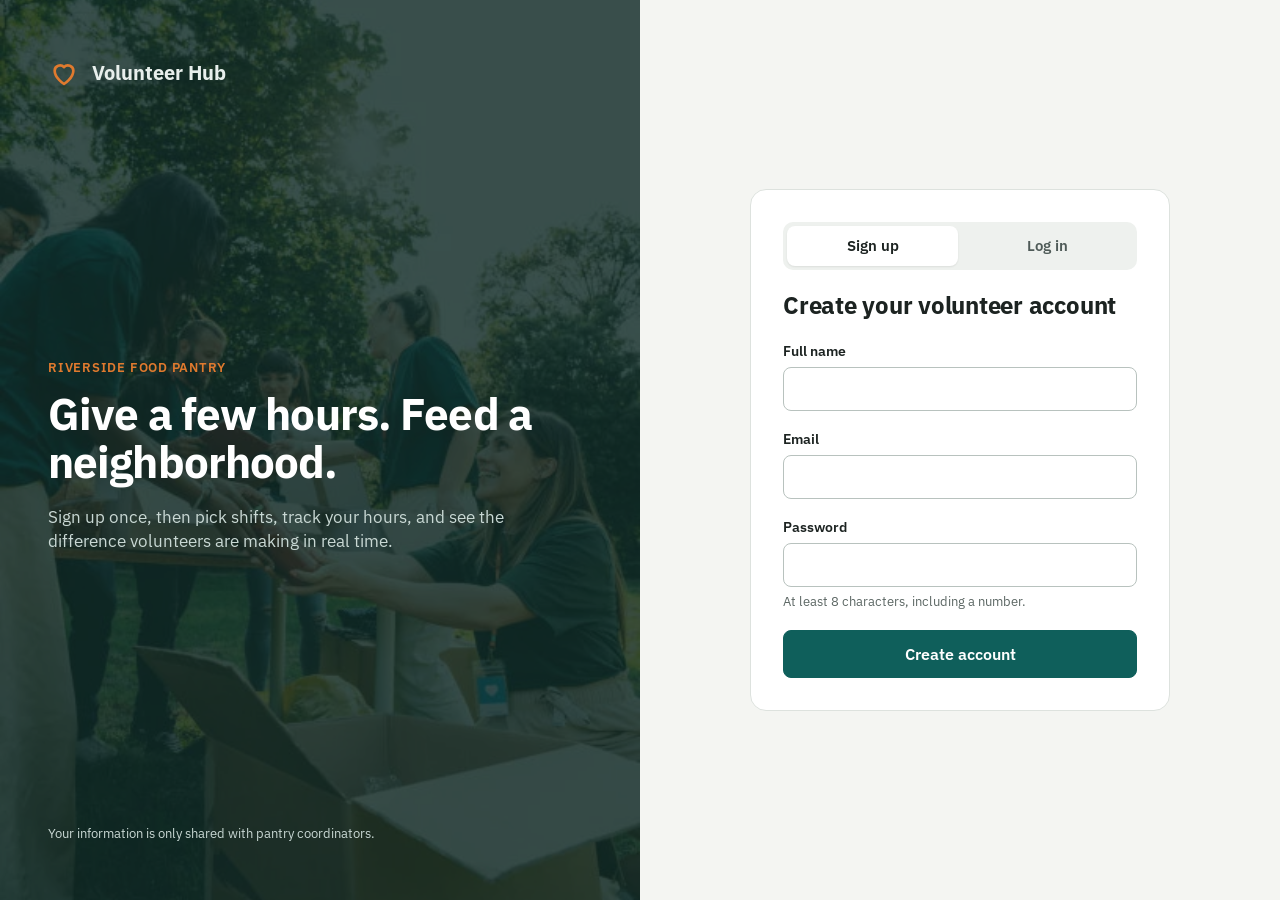
==== commit 130954ba: "Add files via upload" ====
--- a/index.html
+++ b/index.html
@@ -222,7 +222,7 @@
 <!-- ================= SIGN UP / LOG IN ================= -->
 <div id="auth" class="auth">
   <section class="auth-hero">
-    <img class="photo-bg" src="assets/volunteers.webp" alt="" aria-hidden="true">
+    <img class="photo-bg" src="[data-uri]" alt="" aria-hidden="true">
     <div class="photo-tint" aria-hidden="true"></div>
     <div class="above brand">
       <svg width="32" height="32" viewBox="0 0 24 24" fill="none" stroke="#E07A2E" stroke-width="2" stroke-linecap="round" stroke-linejoin="round" aria-hidden="true"><path d="M12 21s-7-4.5-7-10a4 4 0 0 1 7-2.6A4 4 0 0 1 19 11c0 5.5-7 10-7 10z"/></svg>
@@ -290,7 +290,7 @@
       <p class="welcome">Welcome, <strong id="first-name"></strong>, to the Riverside Food Pantry</p>
 
       <section class="live" aria-labelledby="live-h">
-        <img class="photo-bg" src="assets/volunteers.webp" alt="" aria-hidden="true">
+        <img class="photo-bg" src="[data-uri]" alt="" aria-hidden="true">
         <div class="photo-tint" aria-hidden="true"></div>
         <div class="above">
           <div class="live-head">
